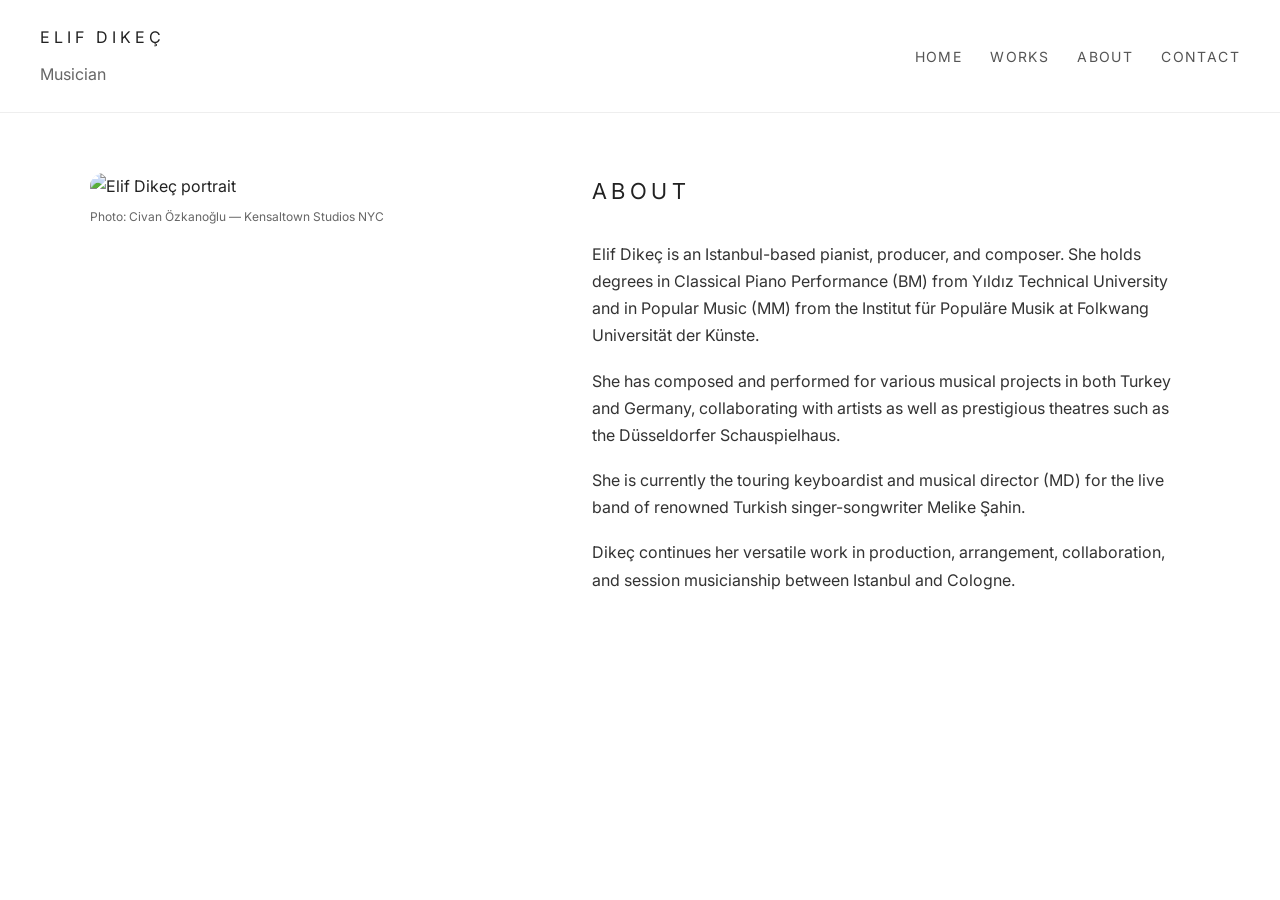
==== about.html @ 5462ac26 "Create about.html" ====
<!DOCTYPE html>
<html lang="en">
<head>
  <meta charset="UTF-8">
  <meta name="viewport" content="width=device-width, initial-scale=1.0">
  <title>About — Elif Dikeç</title>
  <link href="https://fonts.googleapis.com/css2?family=Inter:wght@300;400;500&display=swap" rel="stylesheet">

  <style>
    body{
      margin:0;
      font-family:Inter, sans-serif;
      background:white;
      color:#222;
      line-height:1.7;
    }

    header{
      border-bottom:1px solid #eee;
      padding:24px 40px;
      display:flex;
      justify-content:space-between;
      align-items:center;
    }

    nav a{
      margin-left:24px;
      text-decoration:none;
      color:#555;
      font-size:14px;
      letter-spacing:0.1em;
      text-transform:uppercase;
    }

    .container{
      max-width:1100px;
      margin:auto;
      padding:60px 20px;
    }

    .about-layout{
      display:grid;
      grid-template-columns:0.85fr 1.15fr;
      gap:60px;
      align-items:start;
    }

    .about-image img{
      width:100%;
      max-width:420px;
      border-radius:16px;
      display:block;
    }

    .photo-credit{
      font-size:12px;
      color:#666;
      margin-top:6px;
    }

    .section-title{
      font-size:22px;
      letter-spacing:0.2em;
      text-transform:uppercase;
      margin-bottom:30px;
    }

    .about-text p{
      margin:0 0 18px 0;
      color:#333;
    }

    @media (max-width: 800px){
      header{
        padding:20px;
        flex-direction:column;
        align-items:flex-start;
        gap:14px;
      }

      nav a{
        margin-left:0;
        margin-right:18px;
      }

      .about-layout{
        grid-template-columns:1fr;
        gap:40px;
      }

      .about-image img{
        max-width:100%;
      }
    }
  </style>
</head>
<body>

  <header>
    <div>
      <div style="letter-spacing:.25em;text-transform:uppercase">Elif Dikeç</div>
      <div style="margin-top:10px;color:#666;">Musician</div>
    </div>

    <nav>
      <a href="index.html">Home</a>
      <a href="works.html">Works</a>
      <a href="about.html">About</a>
      <a href="index.html#contact">Contact</a>
    </nav>
  </header>

  <div class="container">
    <div class="about-layout">
      <div class="about-image">
        <img src="images/elif-portrait.jpg" alt="Elif Dikeç portrait">
        <div class="photo-credit">Photo: Civan Özkanoğlu — Kensaltown Studios NYC</div>
      </div>

      <div class="about-text">
        <div class="section-title">About</div>

        <p>
          Elif Dikeç is an Istanbul-based pianist, producer, and composer. She holds degrees in Classical Piano Performance (BM) from Yıldız Technical University and in Popular Music (MM) from the Institut für Populäre Musik at Folkwang Universität der Künste.
        </p>

        <p>
          She has composed and performed for various musical projects in both Turkey and Germany, collaborating with artists as well as prestigious theatres such as the Düsseldorfer Schauspielhaus.
        </p>

        <p>
          She is currently the touring keyboardist and musical director (MD) for the live band of renowned Turkish singer-songwriter Melike Şahin.
        </p>

        <p>
          Dikeç continues her versatile work in production, arrangement, collaboration, and session musicianship between Istanbul and Cologne.
        </p>
      </div>
    </div>
  </div>

</body>
</html>
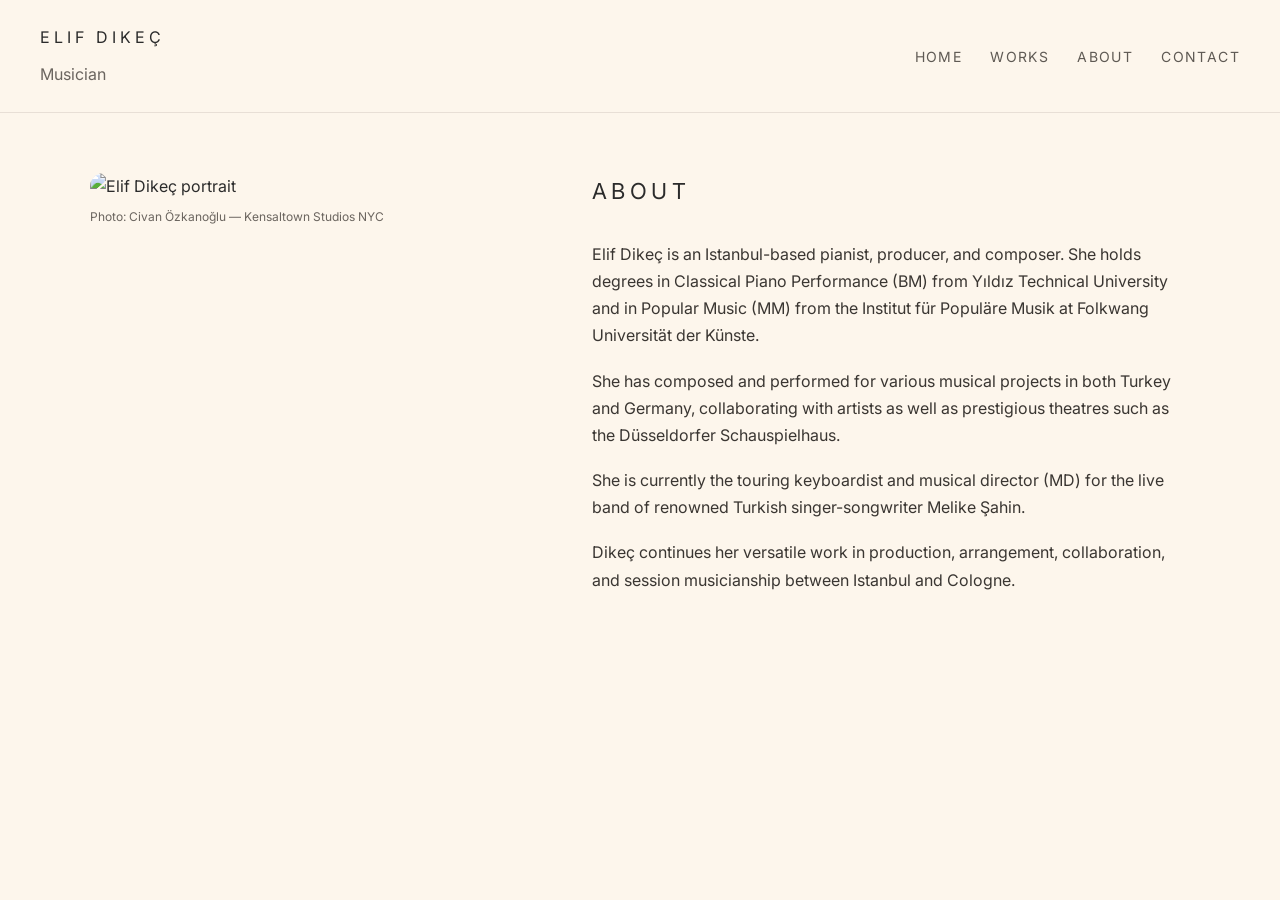
==== commit 55cdde84: "Update about.html" ====
--- a/about.html
+++ b/about.html
@@ -10,13 +10,13 @@
     body{
       margin:0;
       font-family:Inter, sans-serif;
-      background:white;
-      color:#222;
+      background:#fdf6ec; /* warm white */
+      color:#2b2b2b;
       line-height:1.7;
     }
 
     header{
-      border-bottom:1px solid #eee;
+      border-bottom:1px solid #e8dfd6;
       padding:24px 40px;
       display:flex;
       justify-content:space-between;
@@ -26,7 +26,7 @@
     nav a{
       margin-left:24px;
       text-decoration:none;
-      color:#555;
+      color:#5f5a54;
       font-size:14px;
       letter-spacing:0.1em;
       text-transform:uppercase;
@@ -54,7 +54,7 @@
 
     .photo-credit{
       font-size:12px;
-      color:#666;
+      color:#6b655f;
       margin-top:6px;
     }
 
@@ -67,7 +67,7 @@
 
     .about-text p{
       margin:0 0 18px 0;
-      color:#333;
+      color:#3a3632;
     }
 
     @media (max-width: 800px){
@@ -99,7 +99,7 @@
   <header>
     <div>
       <div style="letter-spacing:.25em;text-transform:uppercase">Elif Dikeç</div>
-      <div style="margin-top:10px;color:#666;">Musician</div>
+      <div style="margin-top:10px;color:#6b655f;">Musician</div>
     </div>
 
     <nav>
